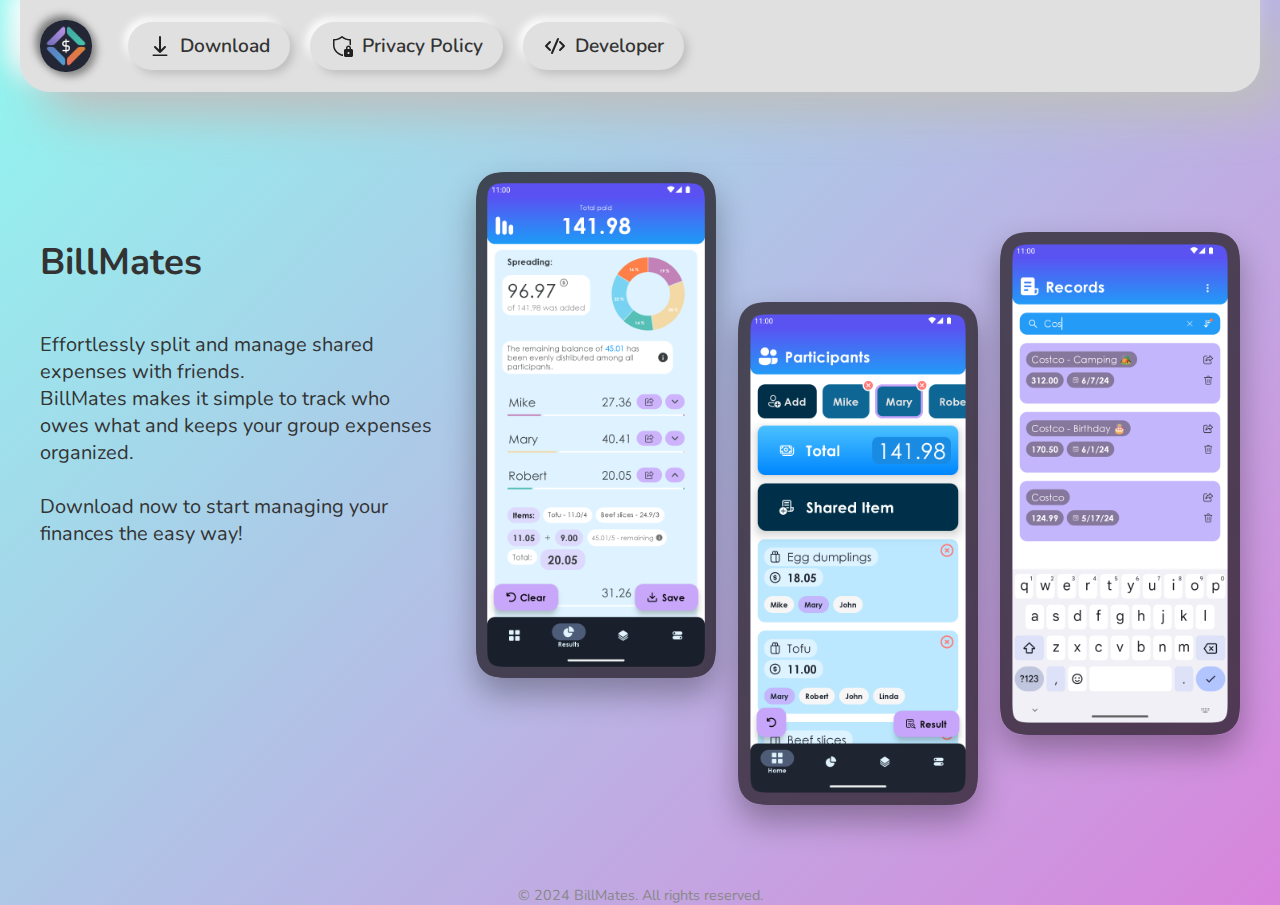
==== index.html @ 7e597cc4 "First commit. Main, Policy page" ====
<!DOCTYPE html>
<html lang="en">

<head>
    <meta charset="UTF-8">
    <meta name="viewport" content="width=device-width, initial-scale=1.0">
    <title>BillMates - Simplify Shared Expenses</title>
    <!-- Favicon -->
    <link rel="icon" href="res/im_favicon.png" type="image/png">
    <link rel="preconnect" href="https://fonts.googleapis.com">
    <link rel="preconnect" href="https://fonts.gstatic.com" crossorigin>
    <link href="https://fonts.googleapis.com/css2?family=Nunito:ital,wght@0,200..1000;1,200..1000&display=swap"
        rel="stylesheet">
    <link rel="stylesheet" href="style.css">
</head>

<body>
    <div class="toolbar">
        <div class="toolbar-buttons">

            <div class="toolbar-icon-container">
                <img src="res/im_icon.png" alt="App Icon" class="toolbar-icon">
            </div>
            
            <a href="https://play.google.com/store/apps/details?id=com.yourapp" target="_blank">
                <img src="res/ic_download.svg" alt="Download icon" class="icon-img">
                Download
            </a>
            <a href="https://maqa544.github.io/BillMatesApp/privacypolicy" target="_self">
                <img src="res/ic_shield.svg" alt="Shield icon" class="icon-img">
                Privacy Policy
            </a>
            <a href="https://github.com/maqa544" target="_blank">
                <img src="res/ic_code.svg" alt="Code icon" class="icon-img">
                Developer
            </a>
        </div>
    </div>

    <div class="container">
        <div class="left">
            <h1 class="appName">BillMates</h1>
            <p class="desrb">Effortlessly split and manage shared expenses with friends. <br> BillMates makes it simple to track who owes
                what and keeps your group expenses organized. <br><br>Download now to start managing your finances the easy way!
            </p>
            <a href="https://play.google.com/store/apps/details?id=com.yourapp" target="_blank">
                <img src="res/im_GPbadge.png" alt="Google Play" class="gp-button">
            </a>
        </div>
        <div class="right">
            <div class="screenshots">
                <img src="res/im_scrn1.png" alt="Screenshot 1" class="screenshot1">
                <img src="res/im_scrn2.png" alt="Screenshot 2" class="screenshot2">
                <img src="res/im_scrn3.png" alt="Screenshot 3" class="screenshot3">
            </div>
        </div>
    </div>

    <footer>
        &copy; 2024 BillMates. All rights reserved.
    </footer>
</body>

</html>
---- style.css ----
body {
  font-family: Nunito, sans-serif;
  margin: 0;
  padding: 0;
  min-height: 100vh;
  background: linear-gradient(135deg, #90F7EF, #D884DC);
  color: #333;
  display: flex;
  flex-direction: column;
  align-items: center;
}

.toolbar {
  max-width: 1200px;
  width: calc(100% - 40px);
  /* Reduce width to add margin on both sides */
  margin: 0 20px;
  /* Add margin to ensure rounded corners are visible */
  display: flex;
  justify-content: space-between;
  align-items: center;
  padding: 20px;
  background-color: #E0E0E0;
  border-bottom-left-radius: 30px;
  border-bottom-right-radius: 30px;
  box-shadow: 24px 24px 48px #bebebe, -12px -12px 24px #ffffff;
}

.toolbar-buttons {
  display: flex;
  justify-content: flex-start;
  align-items: center;
  gap: 20px;
  font-weight: 600;
  flex-wrap: nowrap;
}

.toolbar a {
  height: 28px;
  line-height: 28px;
  color: #333;
  font-size: 1.2em;
  text-decoration: none;
  padding: 10px 20px;
  border-radius: 25px;
  transition: background-color 0.3s ease;
  background-color: #E0E0E0;
  box-shadow: 4px 4px 8px #bebebe, -4px -4px 8px #ffffff;
  white-space: nowrap;
  overflow: hidden;
  text-overflow: ellipsis;
}

.toolbar a:hover {
  background-color: #D1D1D1;
}

.toolbar-icon {
  width: 52px;
  height: 52px;
  border-radius: 25px;
  object-fit: cover;
  display: flex;
  margin-right: 16px;
  box-shadow: 4px 4px 8px #818181, -4px -4px 8px #757575;
}

.container {
  display: flex;
  max-width: 1200px;
  margin-top: 60px;
  justify-content: space-between;
  align-items: flex-start;
  padding: 20px;
  flex-wrap: wrap;
}

.left {
  flex: 1;
  display: flex;
  flex-direction: column;
  align-items: flex-start;
  text-align: left;
  padding-top: 40px;
  margin-bottom: 20px;
}

.right {
  flex: 2;
  display: flex;
  justify-content: center;
  align-items: center;
  flex-wrap: wrap;
  margin-bottom: 20px;
}

.right .screenshots {
  display: flex;
  flex-direction: row;
  justify-content: space-between;
  align-items: flex-start;
  width: 100%;
  margin: 0;
  padding: 0;
}

.screenshot1 {
  max-width: 240px;
  border-radius: 24px;
  box-shadow: 0 16px 32px rgba(0, 0, 0, 0.31);
  margin-left: 36px;
}

.screenshot2 {
  max-width: 240px;
  border-radius: 24px;
  box-shadow: 0 16px 32px rgba(0, 0, 0, 0.31);
  margin-top: 130px;
}

.screenshot3 {
  max-width: 240px;
  border-radius: 24px;
  box-shadow: 0 16px 32px rgba(0, 0, 0, 0.31);
  margin-top: 60px;
}

.gp-button {
  max-width: 200px;
  box-shadow: 0 8px 16px rgba(0, 0, 0, 0.3);
  border-radius: 7px;
  margin-top: 20px;
  visibility: hidden;
}

.desrb {
  font-size: 1.25em;
}

.appName {
  font-size: 2.3em;
}

footer {
  font-size: 0.9em;
  color: #888;
  margin-top: 40px;
  text-align: center;
  width: 100%;
}

.icon-img {
  width: 24px;
  height: 100%;
  margin-right: 8px;
  display: block;
  float: left;
}

.nunito-400 {
  font-family: 'Nunito', sans-serif;
  font-weight: 400;
}

.nunito-700 {
  font-family: 'Nunito', sans-serif;
  font-weight: 700;
}

@media (max-width: 768px) {
  .toolbar {
    flex-direction: column;
    align-items: center;
    width: calc(100% - 40px);
    /* Ensure toolbar width adjusts */
    margin: 0 20px;
    /* Maintain margin for visibility */
  }

  .container {
    flex-direction: column-reverse;
    margin-top: 40px;
    /* Adjust margin for smaller screens */
  }

  .left {
    width: 100%;
    margin-bottom: 20px;
  }

  .right {
    width: 100%;
    margin-top: 20px;
  }

  .toolbar-buttons {
    width: 100%;
    justify-content: space-between;
  }

  .gp-button {
    max-width: 260px;
  }
}
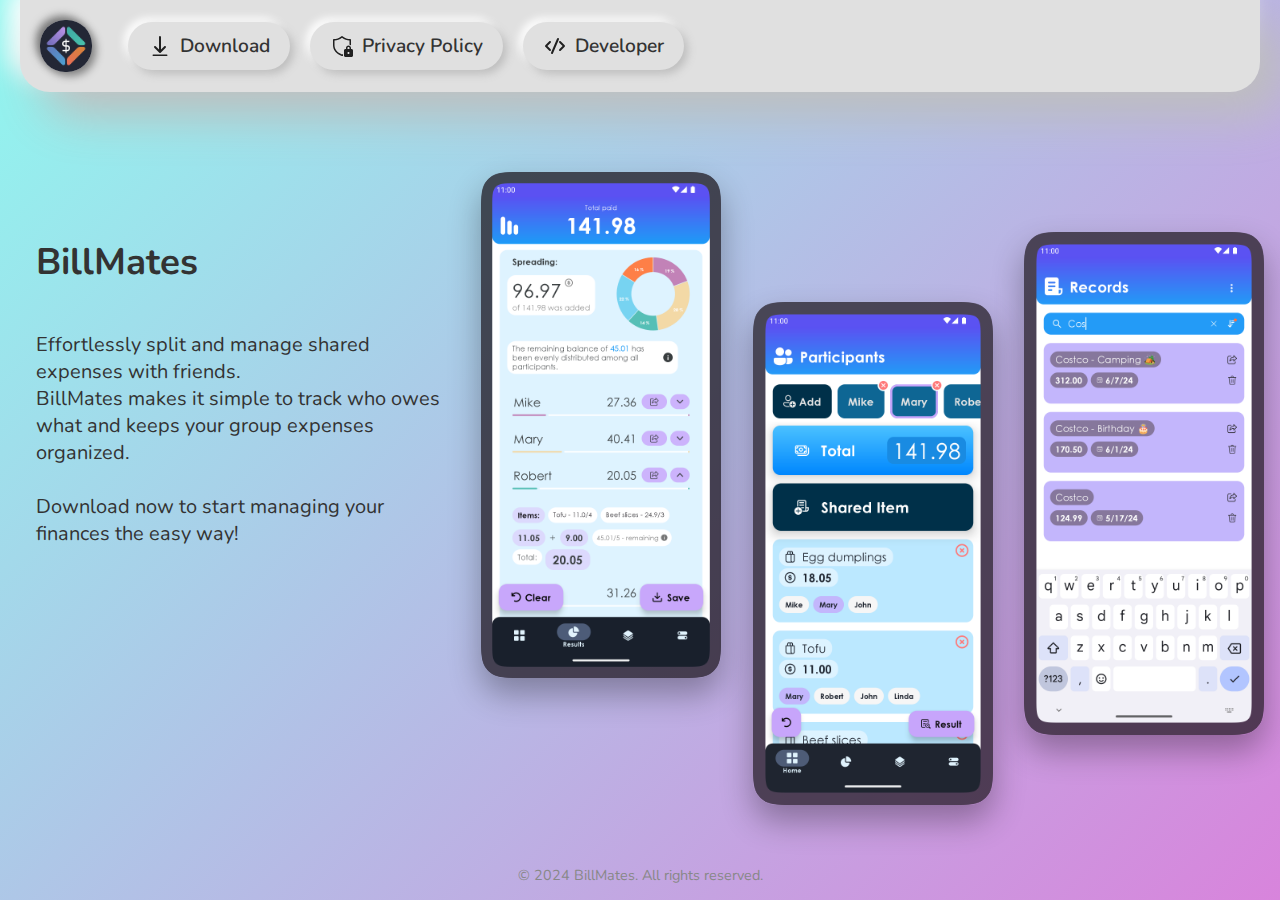
==== commit 28bf20f3: "Design Fix" ====
--- a/index.html
+++ b/index.html
@@ -21,7 +21,7 @@
             <div class="toolbar-icon-container">
                 <img src="res/im_icon.png" alt="App Icon" class="toolbar-icon">
             </div>
-            
+
             <a href="https://play.google.com/store/apps/details?id=com.yourapp" target="_blank">
                 <img src="res/ic_download.svg" alt="Download icon" class="icon-img">
                 Download
@@ -40,8 +40,10 @@
     <div class="container">
         <div class="left">
             <h1 class="appName">BillMates</h1>
-            <p class="desrb">Effortlessly split and manage shared expenses with friends. <br> BillMates makes it simple to track who owes
-                what and keeps your group expenses organized. <br><br>Download now to start managing your finances the easy way!
+            <p class="desrb">Effortlessly split and manage shared expenses with friends. <br> BillMates makes it simple
+                to track who owes
+                what and keeps your group expenses organized. <br><br>Download now to start managing your finances the
+                easy way!
             </p>
             <a href="https://play.google.com/store/apps/details?id=com.yourapp" target="_blank">
                 <img src="res/im_GPbadge.png" alt="Google Play" class="gp-button">
@@ -53,12 +55,23 @@
                 <img src="res/im_scrn2.png" alt="Screenshot 2" class="screenshot2">
                 <img src="res/im_scrn3.png" alt="Screenshot 3" class="screenshot3">
             </div>
+
+            <div class="slider-wrapper">
+                <div class="slider">
+                    <!-- Slide images -->
+                        <img id ="slide-1" src="res/im_scrn1.png" alt="Screenshot 1">
+                        <img id ="slide-2" src="res/im_scrn2.png" alt="Screenshot 2">
+                        <img id ="slide-3" src="res/im_scrn3.png" alt="Screenshot 3">
+                </div>
+            </div>
         </div>
     </div>
 
     <footer>
         &copy; 2024 BillMates. All rights reserved.
     </footer>
+
+    <script src="script.js"></script>
 </body>
 
 </html>--- a/style.css
+++ b/style.css
@@ -67,15 +67,16 @@
 
 .container {
   display: flex;
-  max-width: 1200px;
+  max-width: 78rem;
   margin-top: 60px;
   justify-content: space-between;
   align-items: flex-start;
-  padding: 20px;
   flex-wrap: wrap;
 }
 
 .left {
+  margin-top: 20px;
+  margin-left: 20px;
   flex: 1;
   display: flex;
   flex-direction: column;
@@ -87,12 +88,12 @@
 
 .right {
   flex: 2;
-  display: flex;
   justify-content: center;
   align-items: center;
   flex-wrap: wrap;
   margin-bottom: 20px;
 }
+
 
 .right .screenshots {
   display: flex;
@@ -102,6 +103,13 @@
   width: 100%;
   margin: 0;
   padding: 0;
+  gap: 16px;
+  margin-top: 20px;
+  margin-right: 20px;
+}
+
+.right .slider-wrapper {
+  display: none;
 }
 
 .screenshot1 {
@@ -167,7 +175,45 @@
   font-weight: 700;
 }
 
+@media (max-width: 1080px) and (min-width: 769px) {
+  .container {
+    flex-direction: column-reverse;
+    /* Similar to the media query but triggered earlier */
+  }
+}
+
 @media (max-width: 768px) {
+  .right .screenshots {
+    display: none;
+    /* Hide the original screenshots layout */
+  }
+  
+  .right .slider-wrapper{
+    display: flex;
+    max-width: 52rem;
+    margin: 0 auto;
+  }
+
+  .right .slider {
+    display: flex;
+    aspect-ratio: 9 / 16;
+    overflow-x: auto;
+    scroll-snap-type: x mandatory;
+    scroll-behavior: smooth;
+    gap: 16px;
+    padding-left: 20px;
+    padding-right: 20px;
+    box-shadow:  0, 1.5rem 3rem -0.75rem hsla(0%,0%,0%,0.25%);
+  }
+
+  .right .slider img{
+    height: 40rem;
+    max-height: 40rem;
+    flex: 1 0 40%;
+    scroll-snap-align: center;
+    object-fit: scale-down;
+  }
+
   .toolbar {
     flex-direction: column;
     align-items: center;
@@ -175,11 +221,13 @@
     /* Ensure toolbar width adjusts */
     margin: 0 20px;
     /* Maintain margin for visibility */
+    box-shadow: none;
+    position: fixed;
   }
 
   .container {
-    flex-direction: column-reverse;
     margin-top: 40px;
+    width: 100%;
     /* Adjust margin for smaller screens */
   }
 
@@ -201,4 +249,20 @@
   .gp-button {
     max-width: 260px;
   }
+
+  @media (max-width: 580px) {
+
+    .toolbar a {
+      text-indent: -9999px;
+    }
+
+    .icon-img {
+      margin-right: 0;
+    }
+
+    .toolbar-buttons {
+      justify-content: flex-start;
+      width: 100%;
+    }
+  }
 }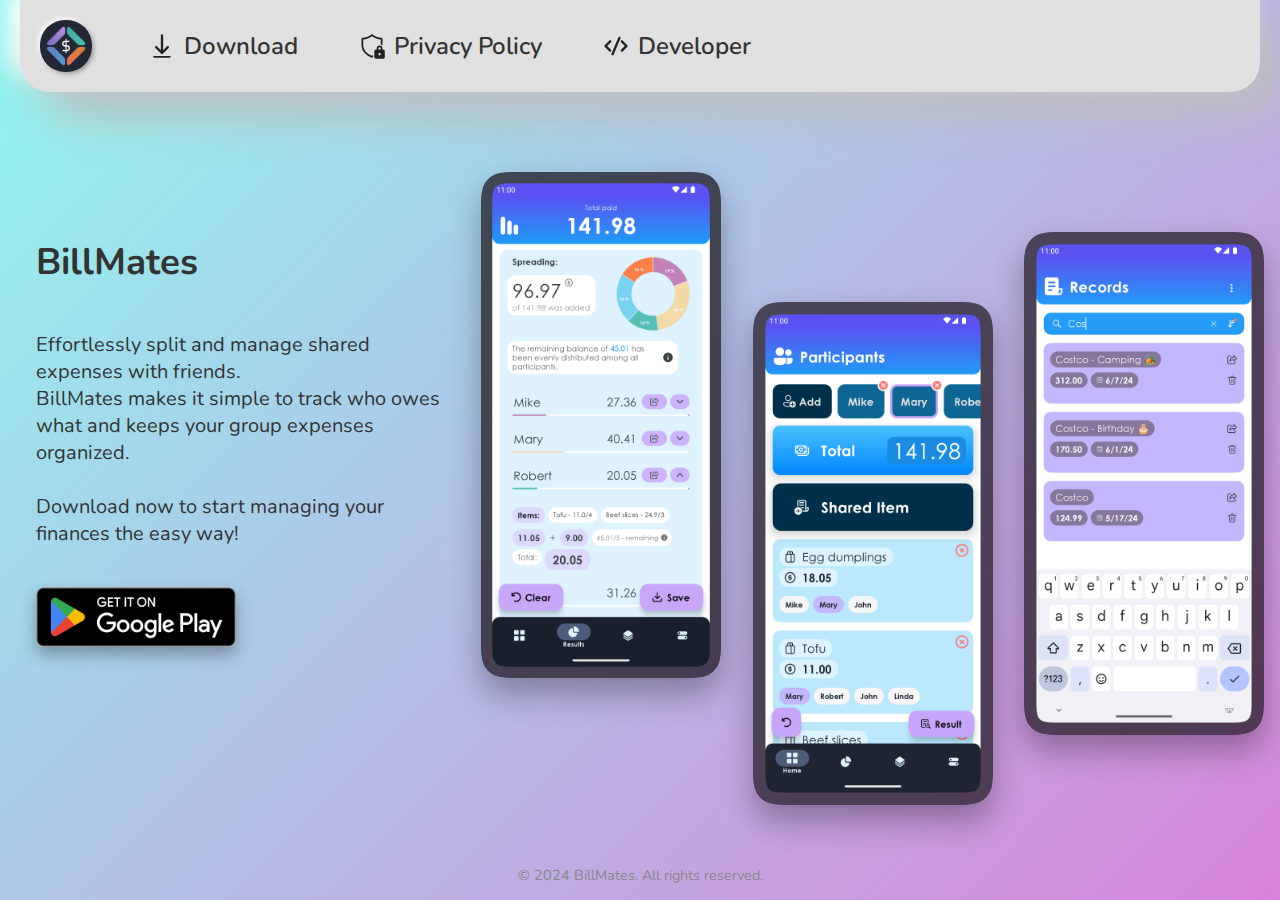
==== commit 56e47edd: "Added Website in README.md, Google Play URL updated" ====
--- a/index.html
+++ b/index.html
@@ -22,7 +22,7 @@
                 <img src="res/im_icon.png" alt="App Icon" class="toolbar-icon">
             </div>
 
-            <a href="https://play.google.com/store/apps/details?id=com.yourapp" target="_blank">
+            <a href="https://play.google.com/store/apps/details?id=com.maqa544.billmates" target="_blank">
                 <img src="res/ic_download.svg" alt="Download icon" class="icon-img">
                 Download
             </a>
--- a/style.css
+++ b/style.css
@@ -39,13 +39,11 @@
   height: 28px;
   line-height: 28px;
   color: #333;
-  font-size: 1.2em;
+  font-size: 1.5em;
   text-decoration: none;
   padding: 10px 20px;
   border-radius: 25px;
   transition: background-color 0.3s ease;
-  background-color: #E0E0E0;
-  box-shadow: 4px 4px 8px #bebebe, -4px -4px 8px #ffffff;
   white-space: nowrap;
   overflow: hidden;
   text-overflow: ellipsis;
@@ -62,7 +60,7 @@
   object-fit: cover;
   display: flex;
   margin-right: 16px;
-  box-shadow: 4px 4px 8px #818181, -4px -4px 8px #757575;
+  box-shadow: 2px 2px 4px #a09e9e, -2px -2px 4px #ffffff;
 }
 
 .container {
@@ -136,9 +134,8 @@
 .gp-button {
   max-width: 200px;
   box-shadow: 0 8px 16px rgba(0, 0, 0, 0.3);
-  border-radius: 7px;
+  border-radius: 8px;
   margin-top: 20px;
-  visibility: hidden;
 }
 
 .desrb {
@@ -158,7 +155,6 @@
 }
 
 .icon-img {
-  width: 24px;
   height: 100%;
   margin-right: 8px;
   display: block;
@@ -190,7 +186,6 @@
   
   .right .slider-wrapper{
     display: flex;
-    max-width: 52rem;
     margin: 0 auto;
   }
 
@@ -207,9 +202,8 @@
   }
 
   .right .slider img{
-    height: 40rem;
-    max-height: 40rem;
     flex: 1 0 40%;
+    max-height: 46rem;
     scroll-snap-align: center;
     object-fit: scale-down;
   }
@@ -254,15 +248,20 @@
 
     .toolbar a {
       text-indent: -9999px;
+      overflow: visible;
     }
 
     .icon-img {
       margin-right: 0;
+      font-size: 1.5em;
     }
 
     .toolbar-buttons {
       justify-content: flex-start;
       width: 100%;
+      padding-left: 20px;
+      padding-right: 20px;
+      gap: 32px;
     }
   }
 }